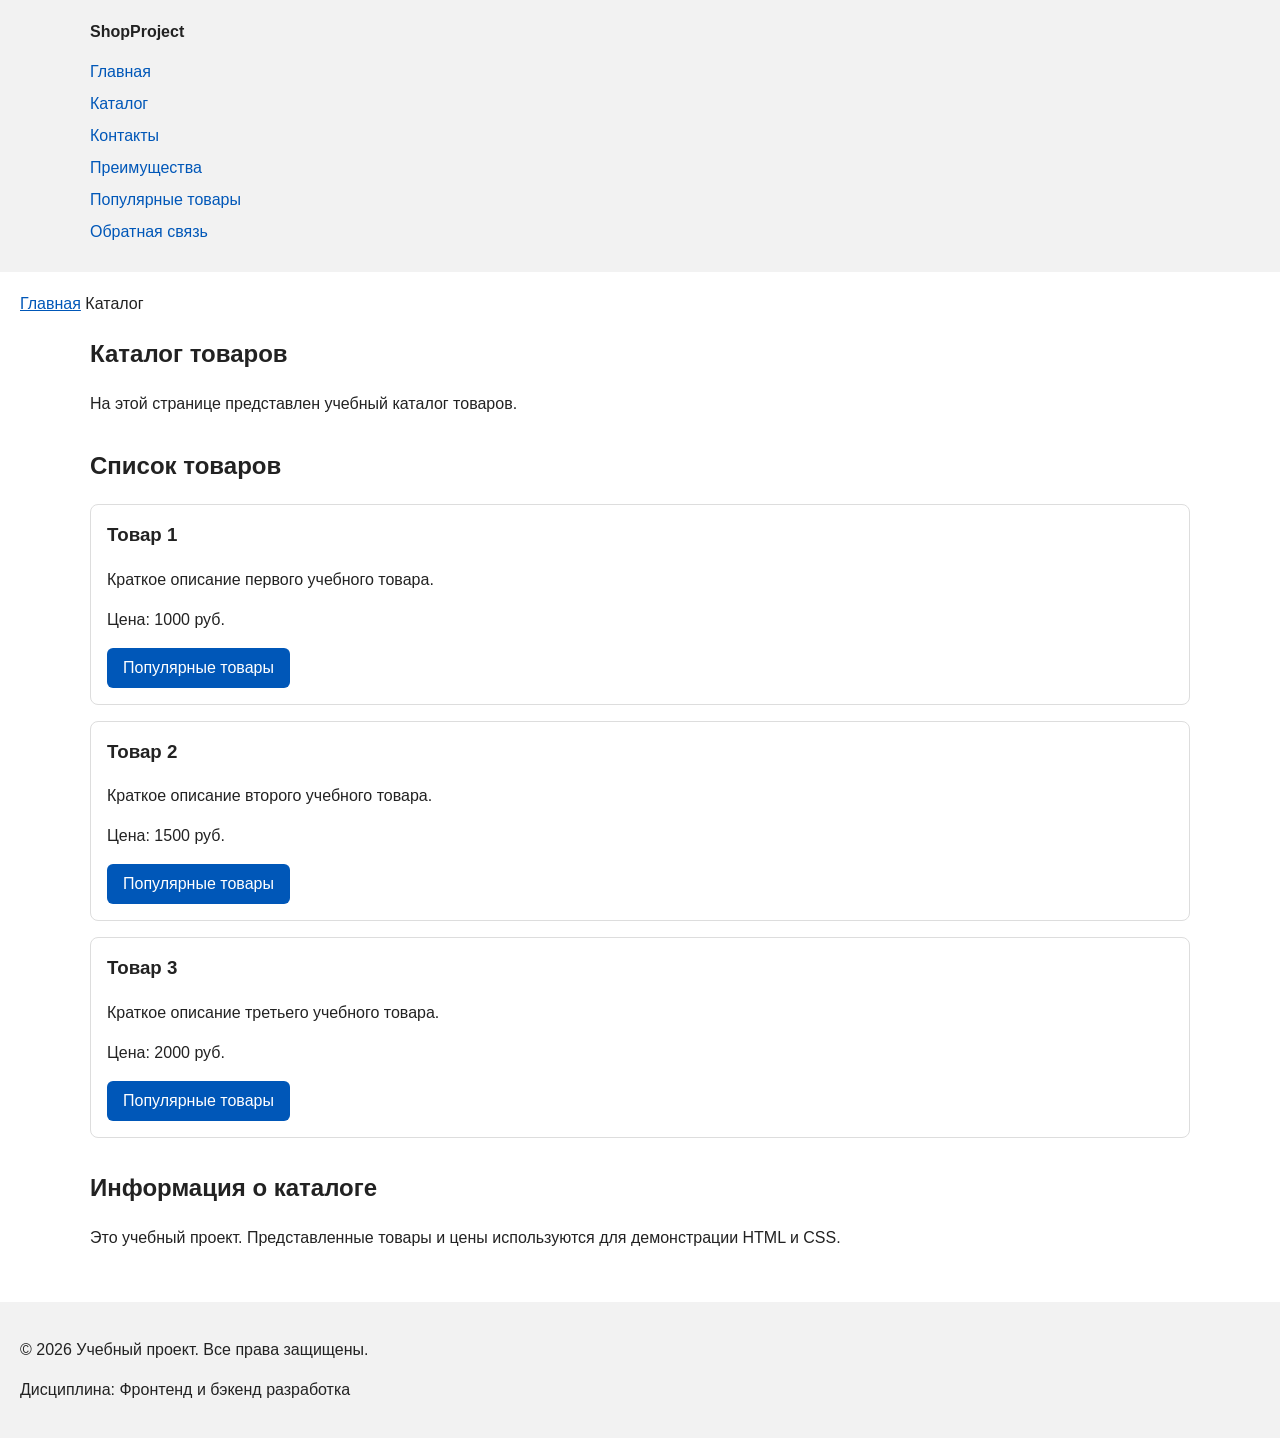
==== catalog.html @ d77f1a2d "feat: add multi-page structure navigation and anchors" ====
<!DOCTYPE html>
<html lang="ru">
<head>
  <meta charset="UTF-8">
  <meta name="viewport" content="width=device-width, initial-scale=1.0">
  <meta
    name="description"
    content="Каталог товаров учебного интернет-магазина с описаниями и ценами."
  >
  <title>Каталог товаров — Учебный интернет-магазин</title>
  <link rel="stylesheet" href="css/style.css">
</head>
<body>
  <header>
    <div class="site-header">
      <a class="site-logo" href="index.html">ShopProject</a>

      <nav class="site-nav" aria-label="Основная навигация">
        <ul class="site-nav__list">
          <li><a href="index.html">Главная</a></li>
          <li><a href="catalog.html">Каталог</a></li>
          <li><a href="contacts.html">Контакты</a></li>
          <li><a href="index.html#advantages">Преимущества</a></li>
          <li><a href="index.html#popular">Популярные товары</a></li>
          <li><a href="index.html#contacts">Обратная связь</a></li>
        </ul>
      </nav>
    </div>
  </header>

  <main>
    <nav class="breadcrumbs" aria-label="Хлебные крошки">
      <a href="index.html">Главная</a>
      <span aria-current="page">Каталог</span>
    </nav>

    <section class="section">
      <h1>Каталог товаров</h1>
      <p>На этой странице представлен учебный каталог товаров.</p>
    </section>

    <section class="section">
      <h2>Список товаров</h2>

      <article class="product-card">
        <h3>Товар 1</h3>
        <p>Краткое описание первого учебного товара.</p>
        <p>Цена: 1000 руб.</p>
        <a class="button" href="index.html#popular">
          Популярные товары
        </a>
      </article>

      <article class="product-card">
        <h3>Товар 2</h3>
        <p>Краткое описание второго учебного товара.</p>
        <p>Цена: 1500 руб.</p>
        <a class="button" href="index.html#popular">
          Популярные товары
        </a>
      </article>

      <article class="product-card">
        <h3>Товар 3</h3>
        <p>Краткое описание третьего учебного товара.</p>
        <p>Цена: 2000 руб.</p>
        <a class="button" href="index.html#popular">
          Популярные товары
        </a>
      </article>
    </section>

    <aside class="section" aria-labelledby="catalog-note-title">
      <h2 id="catalog-note-title">Информация о каталоге</h2>
      <p>
        Это учебный проект. Представленные товары и цены
        используются для демонстрации HTML и CSS.
      </p>
    </aside>
  </main>

  <footer>
    <p>&copy; 2026 Учебный проект. Все права защищены.</p>
    <p>Дисциплина: Фронтенд и бэкенд разработка</p>
  </footer>
</body>
</html>
---- css/style.css ----
/* ===============================
   1. Переменные проекта
   =============================== */

:root {
  /* Основные цвета проекта */
  --color-bg: #ffffff;
  --color-text: #222222;
  --color-muted: #666666;
  --color-primary: #0057b8;
  --color-primary-dark: #003f86;
  --color-border: #dddddd;
  --color-input-border: #cccccc;
  --color-surface: #f7f7f7;
  --color-header-footer: #f2f2f2;
  --color-backdrop: rgba(0, 0, 0, 0.5);
  --color-surface-accent: #eef5ff;
  --color-danger: #b00020;
  --color-success: #168a2f;
  --color-success-bg: #eefaf0;
  --color-white: #ffffff;

  /* Отступы */
  --space-xs: 4px;
  --space-sm: 8px;
  --space-md: 16px;
  --space-lg: 24px;
  --space-xl: 32px;

  /* Дополнительные отступы текущего оформления */
  --space-6: 6px;
  --space-10: 10px;
  --space-12: 12px;
  --space-20: 20px;

  /* Скругления */
  --radius-sm: 6px;
  --radius-md: 8px;
  --radius-lg: 12px;

  /* Размеры */
  --container-width: 1100px;
}

/* ===============================
   2. Базовые стили
   =============================== */

/*
Универсальное правило для всех элементов.
border-box делает расчёт размеров более понятным:
width включает content, padding и border.
*/
* {
  box-sizing: border-box;
}

/*
Убираем стандартный внешний отступ браузера у body.
Без этого вокруг страницы может появиться белая рамка.
*/
body {
  margin: 0;
  font-family: Arial, sans-serif;
  line-height: 1.5;
  color: var(--color-text);
  background-color: var(--color-bg);
}

/* ===============================
   3. Общие элементы интерфейса
   =============================== */

/* Общие состояния ссылок. */
a {
  color: var(--color-primary);
}

a:hover {
  color: var(--color-primary-dark);
}

a:focus-visible {
  outline: 2px solid var(--color-primary);
  outline-offset: 3px;
}

/* Единое оформление ссылок-кнопок и кнопок формы. */
.button,
.form-actions button {
  display: inline-block;
  padding: var(--space-sm) var(--space-md);
  color: var(--color-white);
  background-color: var(--color-primary);
  text-decoration: none;
  border: none;
  border-radius: var(--radius-sm);
  font: inherit;
  cursor: pointer;
}

/*
Состояние наведения для кнопки.
*/
.button:hover:not(:disabled),
.form-actions button:hover:not(:disabled) {
  color: var(--color-white);
  background-color: var(--color-primary-dark);
}

.button:focus-visible,
.form-actions button:focus-visible {
  outline: 2px solid var(--color-primary);
  outline-offset: 3px;
}

.button:disabled,
.form-actions button:disabled {
  opacity: 0.6;
  cursor: not-allowed;
}

/* ===============================
   4. Компоненты страницы
   =============================== */

/*
Задаём внутренние отступы для основных областей страницы.
*/
header,
main,
footer {
  padding: var(--space-20);
}

/*
Оформляем шапку страницы.
*/
header {
  background-color: var(--color-header-footer);
}

/*
Оформляем подвал страницы.
*/
footer {
  background-color: var(--color-header-footer);
}

/*
Ограничиваем ширину содержимого шапки.
*/
.site-header {
  max-width: var(--container-width);
  margin: 0 auto;
}

/*
Оформляем текстовый логотип.
*/
.site-logo {
  font-weight: bold;
  text-decoration: none;
  color: var(--color-text);
}

/*
Убираем стандартные отступы и маркеры списка навигации.
*/
.site-nav__list {
  padding: 0;
  margin: var(--space-md) 0 0;
  list-style: none;
}

/*
Добавляем расстояние между пунктами меню.
*/
.site-nav__list li {
  margin-bottom: var(--space-sm);
}

/*
Оформляем ссылки меню.
*/
.site-nav__list a {
  color: var(--color-primary);
  text-decoration: none;
}

/*
При наведении мыши подчёркиваем ссылку.
*/
.site-nav__list a:hover {
  color: var(--color-primary-dark);
  text-decoration: underline;
}

/*
Hero-блок — первый крупный блок страницы.
*/
.hero {
  max-width: var(--container-width);
  margin: 0 auto var(--space-xl);
  padding: var(--space-xl) var(--space-lg);
  background-color: var(--color-surface-accent);
  border-radius: var(--radius-lg);
}

/*
Общий класс для разделов страницы.
*/
.section {
  max-width: var(--container-width);
  margin: 0 auto var(--space-xl);
}

/*
Убираем лишний верхний отступ у заголовков разделов.
*/
.section h2 {
  margin-top: 0;
}

/*
Карточка товара — самостоятельный блок.
*/
.product-card {
  margin-bottom: var(--space-md);
  padding: var(--space-md);
  border: 1px solid var(--color-border);
  border-radius: var(--radius-md);
  background-color: var(--color-bg);
}

.product-card:hover {
  border-color: var(--color-primary);
}

/*
Убираем лишний верхний отступ у заголовка карточки.
*/
.product-card h3 {
  margin-top: 0;
}

/*
Дополнительный информационный блок.
*/
.aside-info {
  max-width: var(--container-width);
  margin: 0 auto var(--space-xl);
  padding: var(--space-md);
  border-left: 4px solid var(--color-primary);
  background-color: var(--color-surface);
}

/* ===============================
   5. Форма и модальное окно
   =============================== */

/*
  Модальное окно.
  Элемент dialog сам умеет открываться поверх страницы.
*/
.order-dialog {
  width: min(100% - var(--space-xl), 560px);
  padding: var(--space-lg);
  border: none;
  border-radius: var(--radius-lg);
}

/*
  Затемнение фона за модальным окном.
*/
.order-dialog::backdrop {
  background-color: var(--color-backdrop);
}

/*
  Поле формы.
  Каждый блок получает нижний отступ.
*/
.form-field {
  margin-bottom: var(--space-md);
}

/*
  Подпись поля.
*/
.form-field label {
  display: block;
  margin-bottom: var(--space-xs);
}

/*
  Основные поля формы.
*/
.form-field input,
.form-field select,
.form-field textarea {
  width: 100%;
  padding: var(--space-10) var(--space-12);
  border: 1px solid var(--color-border);
  border-radius: var(--radius-sm);
  font: inherit;
}

/*
  Checkbox не должен занимать всю ширину.
*/
.form-field input[type="checkbox"] {
  width: auto;
}

/*
  Подсказка под полем телефона.
*/
.form-field small {
  display: block;
  margin-top: var(--space-xs);
  color: var(--color-muted);
}

/* Наведение и фокус на полях формы. */
.form-field input:where(:not(:disabled)):hover,
.form-field select:where(:not(:disabled)):hover,
.form-field textarea:where(:not(:disabled)):hover,
.form-field input:focus,
.form-field select:focus,
.form-field textarea:focus {
  border-color: var(--color-primary);
}

/*
  Видимый фокус для клавиатурной навигации.
*/
.form-field input:focus-visible,
.form-field select:focus-visible,
.form-field textarea:focus-visible {
  outline: 2px solid var(--color-primary);
  outline-offset: 3px;
}

/*
  Подсветка ошибочных полей.
  JavaScript выставляет aria-invalid при проверке формы.
  Ошибка сохраняет свой цвет при наведении и фокусе.
*/
.form-field input[aria-invalid="true"],
.form-field select[aria-invalid="true"],
.form-field textarea[aria-invalid="true"] {
  border-color: var(--color-danger);
}

/* Видимая ошибка у нативного флажка согласия. */
.form-field input[type="checkbox"][aria-invalid="true"] {
  outline: 2px solid var(--color-danger);
  outline-offset: 3px;
}

/*
  Кнопки формы.
*/
.form-actions {
  display: flex;
  gap: var(--space-12);
  margin-top: var(--space-20);
}

/*
  Сообщение об успешной отправке.
*/
.success-message {
  max-width: var(--container-width);
  margin: var(--space-lg) auto;
  padding: var(--space-md);
  border-left: 4px solid var(--color-success);
  background-color: var(--color-success-bg);
}
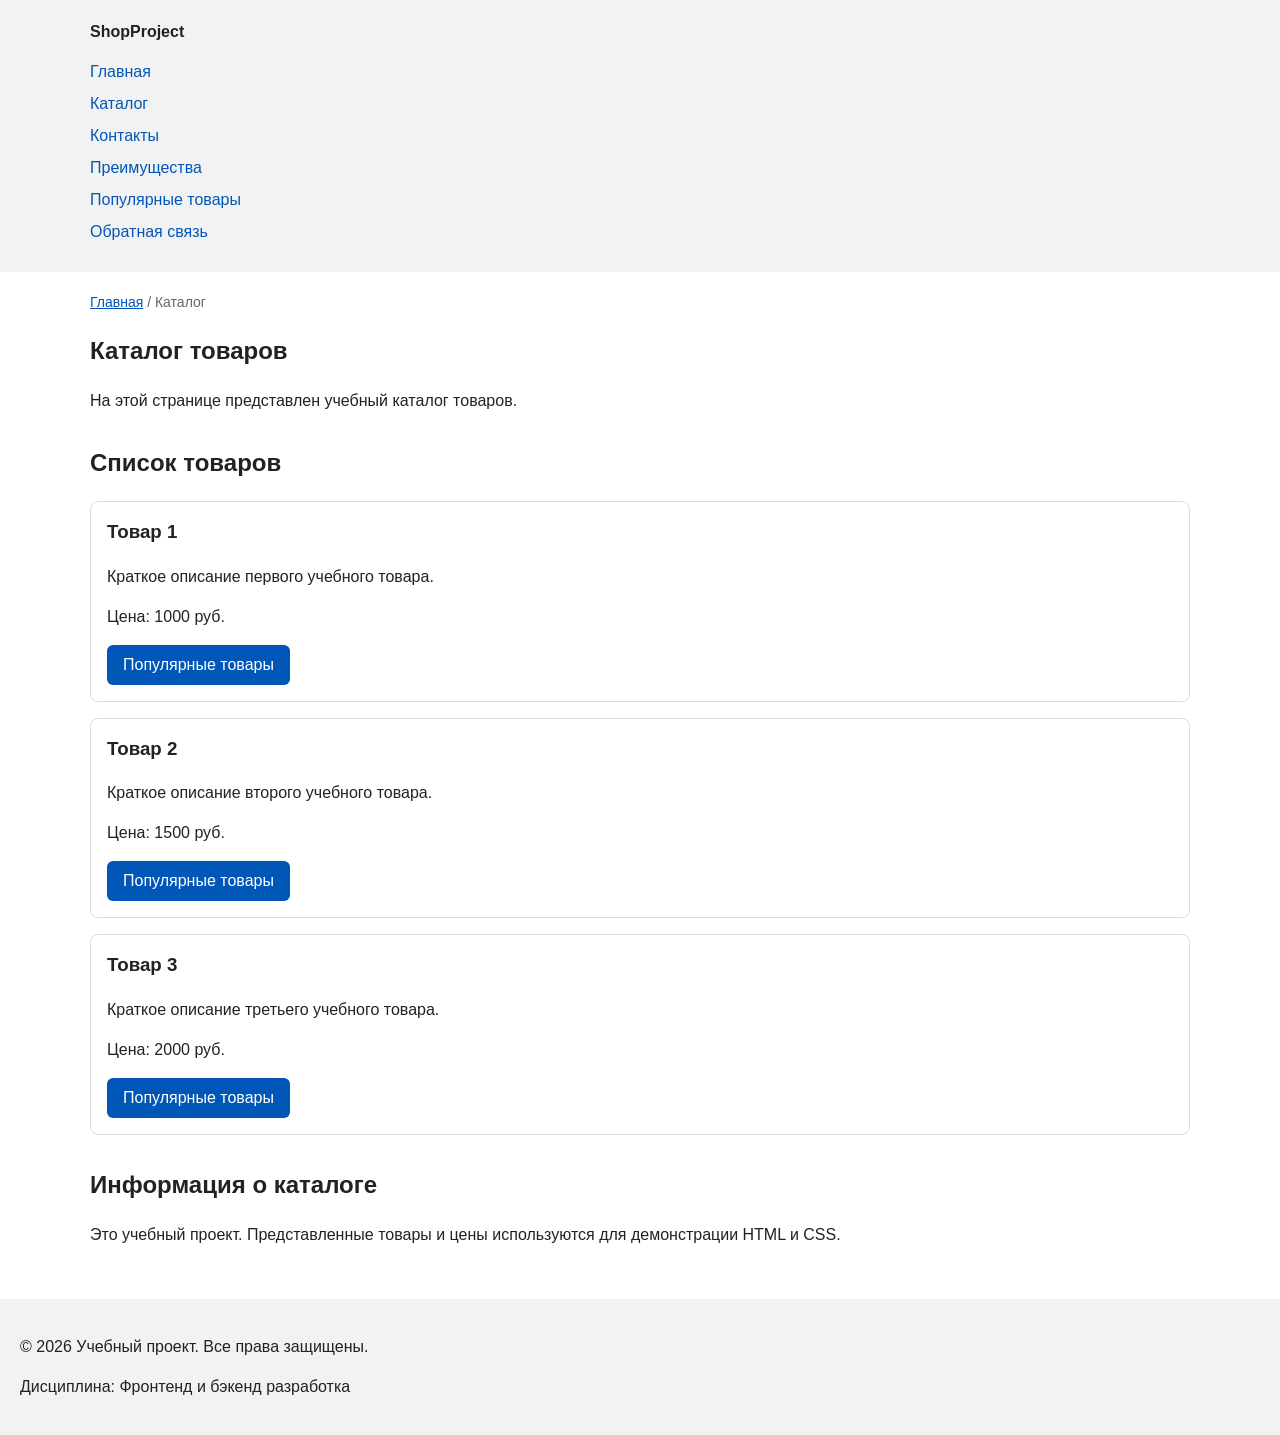
==== commit 8a11f058: "feat: add sitemap and Open Graph metadata" ====
--- a/catalog.html
+++ b/catalog.html
@@ -7,6 +7,9 @@
     name="description"
     content="Каталог товаров учебного интернет-магазина с описаниями и ценами."
   >
+  <meta property="og:type" content="website">
+  <meta property="og:title" content="Каталог товаров — Учебный интернет-магазин">
+  <meta property="og:description" content="Каталог товаров учебного интернет-магазина с описаниями и ценами.">
   <title>Каталог товаров — Учебный интернет-магазин</title>
   <link rel="stylesheet" href="css/style.css">
 </head>
--- a/css/style.css
+++ b/css/style.css
@@ -378,3 +378,38 @@
   border-left: 4px solid var(--color-success);
   background-color: var(--color-success-bg);
 }
+
+/* ===============================
+   6. Хлебные крошки и якорные ссылки
+   =============================== */
+
+.breadcrumbs {
+  max-width: var(--container-width);
+  margin: 0 auto var(--space-md);
+  font-size: 14px;
+  color: var(--color-muted);
+}
+
+.breadcrumbs a {
+  color: var(--color-primary);
+}
+
+.breadcrumbs span::before {
+  content: " / ";
+  color: var(--color-muted);
+}
+
+html {
+  scroll-behavior: smooth;
+}
+
+:target {
+  outline: 2px dashed var(--color-primary);
+  outline-offset: 4px;
+}
+
+@media (prefers-reduced-motion: reduce) {
+  html {
+    scroll-behavior: auto;
+  }
+}
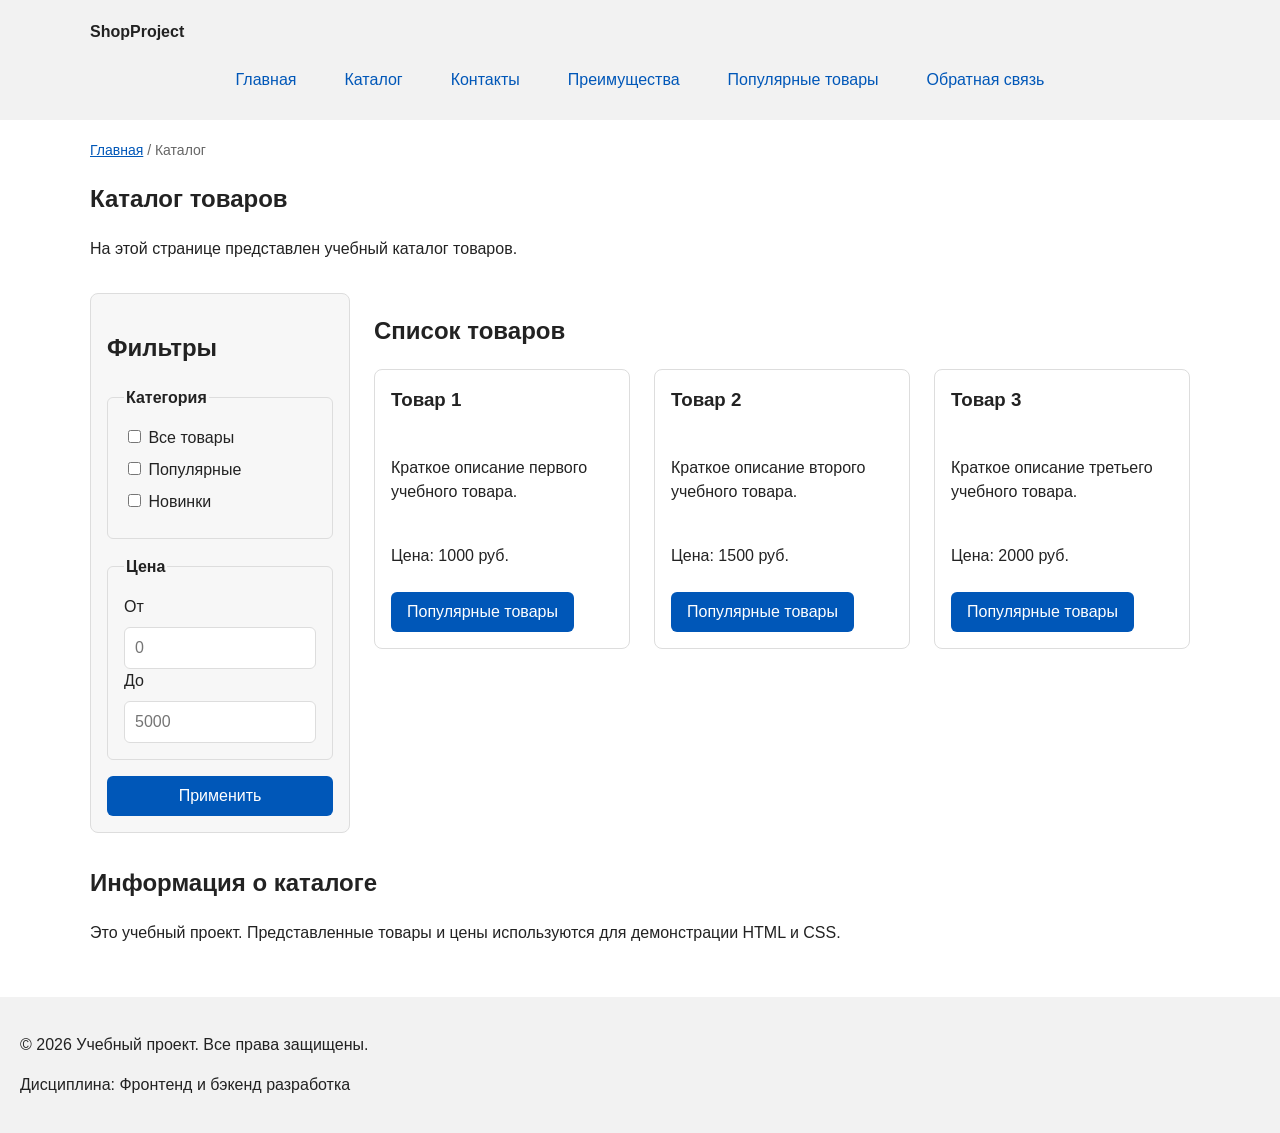
==== commit b617e072: "feat: add catalog filters and products layout" ====
--- a/catalog.html
+++ b/catalog.html
@@ -3,11 +3,10 @@
 <head>
   <meta charset="UTF-8">
   <meta name="viewport" content="width=device-width, initial-scale=1.0">
-  <meta
-    name="description"
-    content="Каталог товаров учебного интернет-магазина с описаниями и ценами."
-  >
+  <meta name="description" content="Каталог товаров учебного интернет-магазина с описаниями и ценами.">
   <meta property="og:type" content="website">
+  <meta property="og:image" content="https://tzutira.github.io/kr1-html-css-shop/images/preview.jpg">
+  <meta property="og:image:alt" content="Обложка учебного интернет-магазина">
   <meta property="og:title" content="Каталог товаров — Учебный интернет-магазин">
   <meta property="og:description" content="Каталог товаров учебного интернет-магазина с описаниями и ценами.">
   <title>Каталог товаров — Учебный интернет-магазин</title>
@@ -42,35 +41,76 @@
       <p>На этой странице представлен учебный каталог товаров.</p>
     </section>
 
-    <section class="section">
-      <h2>Список товаров</h2>
+    <section class="catalog-layout" aria-labelledby="catalog-products-title">
+      <aside class="catalog-filters">
+        <h2>Фильтры</h2>
 
-      <article class="product-card">
-        <h3>Товар 1</h3>
-        <p>Краткое описание первого учебного товара.</p>
-        <p>Цена: 1000 руб.</p>
-        <a class="button" href="index.html#popular">
-          Популярные товары
-        </a>
-      </article>
+        <form class="filters-form" action="#" method="get">
+          <fieldset>
+            <legend>Категория</legend>
 
-      <article class="product-card">
-        <h3>Товар 2</h3>
-        <p>Краткое описание второго учебного товара.</p>
-        <p>Цена: 1500 руб.</p>
-        <a class="button" href="index.html#popular">
-          Популярные товары
-        </a>
-      </article>
+            <label>
+              <input type="checkbox" name="category" value="all">
+              Все товары
+            </label>
 
-      <article class="product-card">
-        <h3>Товар 3</h3>
-        <p>Краткое описание третьего учебного товара.</p>
-        <p>Цена: 2000 руб.</p>
-        <a class="button" href="index.html#popular">
-          Популярные товары
-        </a>
-      </article>
+            <label>
+              <input type="checkbox" name="category" value="popular">
+              Популярные
+            </label>
+
+            <label>
+              <input type="checkbox" name="category" value="new">
+              Новинки
+            </label>
+          </fieldset>
+
+          <fieldset>
+            <legend>Цена</legend>
+
+            <label for="price-from">От</label>
+            <input id="price-from" name="price-from" type="number" min="0" placeholder="0">
+
+            <label for="price-to">До</label>
+            <input id="price-to" name="price-to" type="number" min="0" placeholder="5000">
+          </fieldset>
+
+          <button class="button" type="submit">Применить</button>
+        </form>
+      </aside>
+
+      <section class="catalog-products">
+        <h2 id="catalog-products-title">Список товаров</h2>
+
+        <div class="products-grid">
+          <article class="product-card">
+            <h3>Товар 1</h3>
+            <p>Краткое описание первого учебного товара.</p>
+            <p>Цена: 1000 руб.</p>
+            <a class="button" href="index.html#popular">
+              Популярные товары
+            </a>
+          </article>
+
+          <article class="product-card">
+            <h3>Товар 2</h3>
+            <p>Краткое описание второго учебного товара.</p>
+            <p>Цена: 1500 руб.</p>
+            <a class="button" href="index.html#popular">
+              Популярные товары
+            </a>
+          </article>
+
+          <article class="product-card">
+            <h3>Товар 3</h3>
+            <p>Краткое описание третьего учебного товара.</p>
+            <p>Цена: 2000 руб.</p>
+            <a class="button" href="index.html#popular">
+              Популярные товары
+            </a>
+          </article>
+        </div>
+      </section>
     </section>
 
     <aside class="section" aria-labelledby="catalog-note-title">
--- a/css/style.css
+++ b/css/style.css
@@ -168,32 +168,34 @@
 Убираем стандартные отступы и маркеры списка навигации.
 */
 .site-nav__list {
+  display: flex;
+  flex-wrap: wrap;
+  justify-content: center;
+  align-items: center;
+  gap: var(--space-md);
   padding: 0;
   margin: var(--space-md) 0 0;
   list-style: none;
 }
 
 /*
-Добавляем расстояние между пунктами меню.
-*/
-.site-nav__list li {
-  margin-bottom: var(--space-sm);
-}
-
-/*
 Оформляем ссылки меню.
 */
 .site-nav__list a {
+  display: inline-block;
+  padding: var(--space-sm) var(--space-md);
   color: var(--color-primary);
   text-decoration: none;
-}
-
-/*
-При наведении мыши подчёркиваем ссылку.
-*/
+  border-radius: var(--radius-sm);
+}
+
+/*
+При наведении мыши меняем цвет текста и фон ссылки.
+*/
+
 .site-nav__list a:hover {
-  color: var(--color-primary-dark);
-  text-decoration: underline;
+  color: var(--color-white);
+  background-color: var(--color-primary);
 }
 
 /*
@@ -222,17 +224,32 @@
   margin-top: 0;
 }
 
+/* Сетка карточек с тремя равными колонками. */
+.products-grid {
+  display: grid;
+  grid-template-columns: repeat(3, 1fr);
+  gap: var(--space-lg);
+}
+
 /*
 Карточка товара — самостоятельный блок.
 */
 .product-card {
-  margin-bottom: var(--space-md);
+  display: flex;
+  flex-direction: column;
+  gap: var(--space-sm);
+  margin-bottom: 0;
   padding: var(--space-md);
   border: 1px solid var(--color-border);
   border-radius: var(--radius-md);
   background-color: var(--color-bg);
 }
 
+.product-card .button {
+  margin-top: auto;
+  align-self: flex-start;
+}
+
 .product-card:hover {
   border-color: var(--color-primary);
 }
@@ -242,6 +259,57 @@
 */
 .product-card h3 {
   margin-top: 0;
+}
+
+/* Каталог: фильтры слева, список товаров справа. */
+.catalog-layout {
+  max-width: var(--container-width);
+  margin: 0 auto var(--space-xl);
+  display: grid;
+  grid-template-columns: 260px 1fr;
+  grid-template-areas: "filters products";
+  gap: var(--space-lg);
+}
+
+.catalog-filters {
+  grid-area: filters;
+  padding: var(--space-md);
+  border: 1px solid var(--color-border);
+  border-radius: var(--radius-md);
+  background-color: var(--color-surface);
+}
+
+.catalog-products {
+  grid-area: products;
+}
+
+.filters-form {
+  display: grid;
+  gap: var(--space-md);
+}
+
+.filters-form fieldset {
+  margin: 0;
+  padding: var(--space-md);
+  border: 1px solid var(--color-border);
+  border-radius: var(--radius-sm);
+}
+
+.filters-form legend {
+  font-weight: 700;
+}
+
+.filters-form label {
+  display: block;
+  margin-bottom: var(--space-sm);
+}
+
+.filters-form input[type="number"] {
+  width: 100%;
+  padding: 8px 10px;
+  border: 1px solid var(--color-border);
+  border-radius: var(--radius-sm);
+  font: inherit;
 }
 
 /*
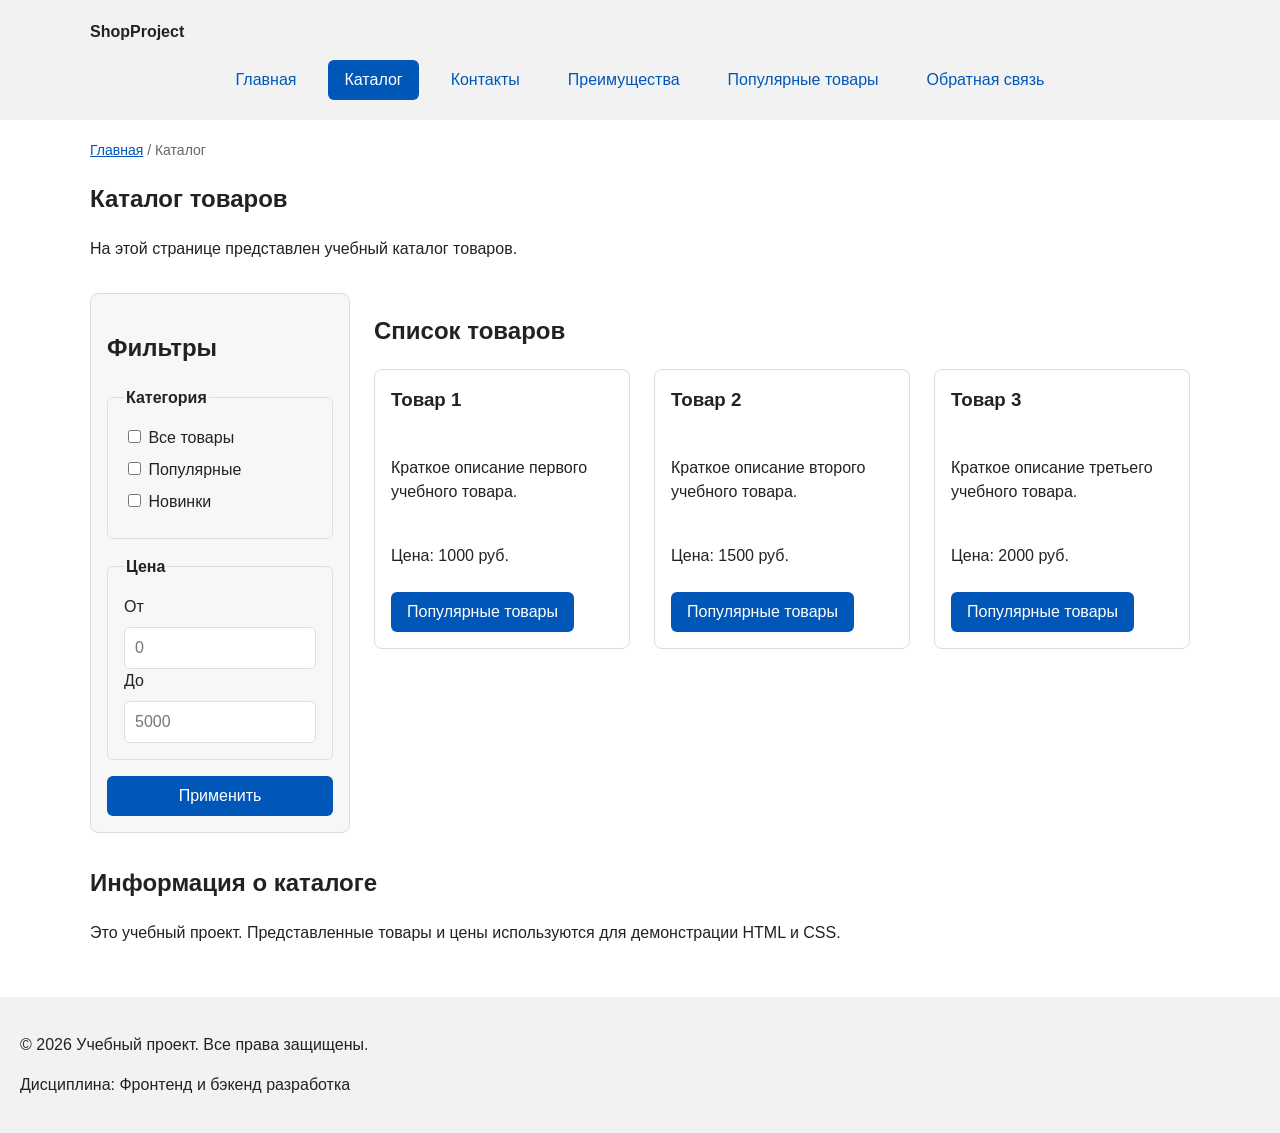
==== commit 968d28aa: "refactor: apply BEM naming to CSS classes" ====
--- a/catalog.html
+++ b/catalog.html
@@ -13,99 +13,99 @@
   <link rel="stylesheet" href="css/style.css">
 </head>
 <body>
-  <header>
-    <div class="site-header">
-      <a class="site-logo" href="index.html">ShopProject</a>
+  <header class="site-header">
+    <div class="site-header__inner">
+      <a class="site-header__logo" href="index.html">ShopProject</a>
 
       <nav class="site-nav" aria-label="Основная навигация">
         <ul class="site-nav__list">
-          <li><a href="index.html">Главная</a></li>
-          <li><a href="catalog.html">Каталог</a></li>
-          <li><a href="contacts.html">Контакты</a></li>
-          <li><a href="index.html#advantages">Преимущества</a></li>
-          <li><a href="index.html#popular">Популярные товары</a></li>
-          <li><a href="index.html#contacts">Обратная связь</a></li>
+          <li class="site-nav__item"><a class="site-nav__link" href="index.html">Главная</a></li>
+          <li class="site-nav__item"><a class="site-nav__link site-nav__link--active" aria-current="page" href="catalog.html">Каталог</a></li>
+          <li class="site-nav__item"><a class="site-nav__link" href="contacts.html">Контакты</a></li>
+          <li class="site-nav__item"><a class="site-nav__link" href="index.html#advantages">Преимущества</a></li>
+          <li class="site-nav__item"><a class="site-nav__link" href="index.html#popular">Популярные товары</a></li>
+          <li class="site-nav__item"><a class="site-nav__link" href="index.html#contacts">Обратная связь</a></li>
         </ul>
       </nav>
     </div>
   </header>
 
-  <main>
+  <main class="site-main">
     <nav class="breadcrumbs" aria-label="Хлебные крошки">
-      <a href="index.html">Главная</a>
-      <span aria-current="page">Каталог</span>
+      <a class="breadcrumbs__link" href="index.html">Главная</a>
+      <span class="breadcrumbs__current" aria-current="page">Каталог</span>
     </nav>
 
     <section class="section">
-      <h1>Каталог товаров</h1>
-      <p>На этой странице представлен учебный каталог товаров.</p>
+      <h1 class="section__title">Каталог товаров</h1>
+      <p class="section__description">На этой странице представлен учебный каталог товаров.</p>
     </section>
 
     <section class="catalog-layout" aria-labelledby="catalog-products-title">
       <aside class="catalog-filters">
-        <h2>Фильтры</h2>
+        <h2 class="catalog-filters__title">Фильтры</h2>
 
-        <form class="filters-form" action="#" method="get">
-          <fieldset>
-            <legend>Категория</legend>
+        <form class="catalog-filters__form" action="#" method="get">
+          <fieldset class="catalog-filters__group">
+            <legend class="catalog-filters__legend">Категория</legend>
 
-            <label>
-              <input type="checkbox" name="category" value="all">
+            <label class="catalog-filters__label">
+              <input class="catalog-filters__checkbox" type="checkbox" name="category" value="all">
               Все товары
             </label>
 
-            <label>
-              <input type="checkbox" name="category" value="popular">
+            <label class="catalog-filters__label">
+              <input class="catalog-filters__checkbox" type="checkbox" name="category" value="popular">
               Популярные
             </label>
 
-            <label>
-              <input type="checkbox" name="category" value="new">
+            <label class="catalog-filters__label">
+              <input class="catalog-filters__checkbox" type="checkbox" name="category" value="new">
               Новинки
             </label>
           </fieldset>
 
-          <fieldset>
-            <legend>Цена</legend>
+          <fieldset class="catalog-filters__group">
+            <legend class="catalog-filters__legend">Цена</legend>
 
-            <label for="price-from">От</label>
-            <input id="price-from" name="price-from" type="number" min="0" placeholder="0">
+            <label class="catalog-filters__label" for="price-from">От</label>
+            <input class="catalog-filters__input" id="price-from" name="price-from" type="number" min="0" placeholder="0">
 
-            <label for="price-to">До</label>
-            <input id="price-to" name="price-to" type="number" min="0" placeholder="5000">
+            <label class="catalog-filters__label" for="price-to">До</label>
+            <input class="catalog-filters__input" id="price-to" name="price-to" type="number" min="0" placeholder="5000">
           </fieldset>
 
-          <button class="button" type="submit">Применить</button>
+          <button class="button button--primary" type="submit">Применить</button>
         </form>
       </aside>
 
-      <section class="catalog-products">
-        <h2 id="catalog-products-title">Список товаров</h2>
+      <section class="catalog-layout__products">
+        <h2 class="catalog-layout__title" id="catalog-products-title">Список товаров</h2>
 
         <div class="products-grid">
           <article class="product-card">
-            <h3>Товар 1</h3>
-            <p>Краткое описание первого учебного товара.</p>
-            <p>Цена: 1000 руб.</p>
-            <a class="button" href="index.html#popular">
+            <h3 class="product-card__title">Товар 1</h3>
+            <p class="product-card__description">Краткое описание первого учебного товара.</p>
+            <p class="product-card__price">Цена: 1000 руб.</p>
+            <a class="button button--primary product-card__button" href="index.html#popular">
               Популярные товары
             </a>
           </article>
 
           <article class="product-card">
-            <h3>Товар 2</h3>
-            <p>Краткое описание второго учебного товара.</p>
-            <p>Цена: 1500 руб.</p>
-            <a class="button" href="index.html#popular">
+            <h3 class="product-card__title">Товар 2</h3>
+            <p class="product-card__description">Краткое описание второго учебного товара.</p>
+            <p class="product-card__price">Цена: 1500 руб.</p>
+            <a class="button button--primary product-card__button" href="index.html#popular">
               Популярные товары
             </a>
           </article>
 
           <article class="product-card">
-            <h3>Товар 3</h3>
-            <p>Краткое описание третьего учебного товара.</p>
-            <p>Цена: 2000 руб.</p>
-            <a class="button" href="index.html#popular">
+            <h3 class="product-card__title">Товар 3</h3>
+            <p class="product-card__description">Краткое описание третьего учебного товара.</p>
+            <p class="product-card__price">Цена: 2000 руб.</p>
+            <a class="button button--primary product-card__button" href="index.html#popular">
               Популярные товары
             </a>
           </article>
@@ -114,17 +114,17 @@
     </section>
 
     <aside class="section" aria-labelledby="catalog-note-title">
-      <h2 id="catalog-note-title">Информация о каталоге</h2>
-      <p>
+      <h2 class="section__title" id="catalog-note-title">Информация о каталоге</h2>
+      <p class="section__description">
         Это учебный проект. Представленные товары и цены
         используются для демонстрации HTML и CSS.
       </p>
     </aside>
   </main>
 
-  <footer>
-    <p>&copy; 2026 Учебный проект. Все права защищены.</p>
-    <p>Дисциплина: Фронтенд и бэкенд разработка</p>
+  <footer class="site-footer">
+    <p class="site-footer__text">&copy; 2026 Учебный проект. Все права защищены.</p>
+    <p class="site-footer__text">Дисциплина: Фронтенд и бэкенд разработка</p>
   </footer>
 </body>
-</html>+</html>
--- a/css/style.css
+++ b/css/style.css
@@ -86,12 +86,9 @@
 }
 
 /* Единое оформление ссылок-кнопок и кнопок формы. */
-.button,
-.form-actions button {
+.button {
   display: inline-block;
   padding: var(--space-sm) var(--space-md);
-  color: var(--color-white);
-  background-color: var(--color-primary);
   text-decoration: none;
   border: none;
   border-radius: var(--radius-sm);
@@ -102,20 +99,18 @@
 /*
 Состояние наведения для кнопки.
 */
-.button:hover:not(:disabled),
-.form-actions button:hover:not(:disabled) {
+.button--primary:hover:not(:disabled) {
   color: var(--color-white);
   background-color: var(--color-primary-dark);
 }
 
-.button:focus-visible,
-.form-actions button:focus-visible {
+.button:focus-visible {
   outline: 2px solid var(--color-primary);
   outline-offset: 3px;
 }
 
 .button:disabled,
-.form-actions button:disabled {
+.button--disabled {
   opacity: 0.6;
   cursor: not-allowed;
 }
@@ -127,30 +122,30 @@
 /*
 Задаём внутренние отступы для основных областей страницы.
 */
-header,
-main,
-footer {
+.site-header,
+.site-main,
+.site-footer {
   padding: var(--space-20);
 }
 
 /*
 Оформляем шапку страницы.
 */
-header {
+.site-header {
   background-color: var(--color-header-footer);
 }
 
 /*
 Оформляем подвал страницы.
 */
-footer {
+.site-footer {
   background-color: var(--color-header-footer);
 }
 
 /*
 Ограничиваем ширину содержимого шапки.
 */
-.site-header {
+.site-header__inner {
   max-width: var(--container-width);
   margin: 0 auto;
 }
@@ -158,7 +153,7 @@
 /*
 Оформляем текстовый логотип.
 */
-.site-logo {
+.site-header__logo {
   font-weight: bold;
   text-decoration: none;
   color: var(--color-text);
@@ -181,7 +176,7 @@
 /*
 Оформляем ссылки меню.
 */
-.site-nav__list a {
+.site-nav__link {
   display: inline-block;
   padding: var(--space-sm) var(--space-md);
   color: var(--color-primary);
@@ -193,7 +188,7 @@
 При наведении мыши меняем цвет текста и фон ссылки.
 */
 
-.site-nav__list a:hover {
+.site-nav__link:hover {
   color: var(--color-white);
   background-color: var(--color-primary);
 }
@@ -220,7 +215,7 @@
 /*
 Убираем лишний верхний отступ у заголовков разделов.
 */
-.section h2 {
+.section__title:where(h2) {
   margin-top: 0;
 }
 
@@ -245,7 +240,7 @@
   background-color: var(--color-bg);
 }
 
-.product-card .button {
+.product-card__button {
   margin-top: auto;
   align-self: flex-start;
 }
@@ -257,7 +252,7 @@
 /*
 Убираем лишний верхний отступ у заголовка карточки.
 */
-.product-card h3 {
+.product-card__title {
   margin-top: 0;
 }
 
@@ -279,32 +274,32 @@
   background-color: var(--color-surface);
 }
 
-.catalog-products {
+.catalog-layout__products {
   grid-area: products;
 }
 
-.filters-form {
+.catalog-filters__form {
   display: grid;
   gap: var(--space-md);
 }
 
-.filters-form fieldset {
+.catalog-filters__group {
   margin: 0;
   padding: var(--space-md);
   border: 1px solid var(--color-border);
   border-radius: var(--radius-sm);
 }
 
-.filters-form legend {
+.catalog-filters__legend {
   font-weight: 700;
 }
 
-.filters-form label {
+.catalog-filters__label {
   display: block;
   margin-bottom: var(--space-sm);
 }
 
-.filters-form input[type="number"] {
+.catalog-filters__input {
   width: 100%;
   padding: 8px 10px;
   border: 1px solid var(--color-border);
@@ -315,7 +310,7 @@
 /*
 Дополнительный информационный блок.
 */
-.aside-info {
+.student-info {
   max-width: var(--container-width);
   margin: 0 auto var(--space-xl);
   padding: var(--space-md);
@@ -349,14 +344,14 @@
   Поле формы.
   Каждый блок получает нижний отступ.
 */
-.form-field {
+.order-form__field {
   margin-bottom: var(--space-md);
 }
 
 /*
   Подпись поля.
 */
-.form-field label {
+.order-form__label {
   display: block;
   margin-bottom: var(--space-xs);
 }
@@ -364,9 +359,10 @@
 /*
   Основные поля формы.
 */
-.form-field input,
-.form-field select,
-.form-field textarea {
+.order-form__input,
+.order-form__checkbox,
+.order-form__select,
+.order-form__textarea {
   width: 100%;
   padding: var(--space-10) var(--space-12);
   border: 1px solid var(--color-border);
@@ -377,52 +373,52 @@
 /*
   Checkbox не должен занимать всю ширину.
 */
-.form-field input[type="checkbox"] {
+.order-form__checkbox {
   width: auto;
 }
 
 /*
   Подсказка под полем телефона.
 */
-.form-field small {
+.order-form__hint {
   display: block;
   margin-top: var(--space-xs);
   color: var(--color-muted);
 }
 
-/* Наведение и фокус на полях формы. */
-.form-field input:where(:not(:disabled)):hover,
-.form-field select:where(:not(:disabled)):hover,
-.form-field textarea:where(:not(:disabled)):hover,
-.form-field input:focus,
-.form-field select:focus,
-.form-field textarea:focus {
+/* Низкая специфичность состояний сохраняет приоритет модификатора ошибки. */
+.order-form__input:where(:not(:disabled):hover, :focus),
+.order-form__checkbox:where(:not(:disabled):hover, :focus),
+.order-form__select:where(:not(:disabled):hover, :focus),
+.order-form__textarea:where(:not(:disabled):hover, :focus) {
   border-color: var(--color-primary);
 }
 
 /*
   Видимый фокус для клавиатурной навигации.
 */
-.form-field input:focus-visible,
-.form-field select:focus-visible,
-.form-field textarea:focus-visible {
+.order-form__input:focus-visible,
+.order-form__checkbox:focus-visible,
+.order-form__select:focus-visible,
+.order-form__textarea:focus-visible {
   outline: 2px solid var(--color-primary);
   outline-offset: 3px;
 }
 
 /*
   Подсветка ошибочных полей.
-  JavaScript выставляет aria-invalid при проверке формы.
+  JavaScript добавляет БЭМ-модификатор ошибки и aria-invalid.
   Ошибка сохраняет свой цвет при наведении и фокусе.
 */
-.form-field input[aria-invalid="true"],
-.form-field select[aria-invalid="true"],
-.form-field textarea[aria-invalid="true"] {
+.order-form__input--error,
+.order-form__checkbox--error,
+.order-form__select--error,
+.order-form__textarea--error {
   border-color: var(--color-danger);
 }
 
 /* Видимая ошибка у нативного флажка согласия. */
-.form-field input[type="checkbox"][aria-invalid="true"] {
+.order-form__checkbox--error {
   outline: 2px solid var(--color-danger);
   outline-offset: 3px;
 }
@@ -430,7 +426,7 @@
 /*
   Кнопки формы.
 */
-.form-actions {
+.order-form__actions {
   display: flex;
   gap: var(--space-12);
   margin-top: var(--space-20);
@@ -458,11 +454,11 @@
   color: var(--color-muted);
 }
 
-.breadcrumbs a {
+.breadcrumbs__link {
   color: var(--color-primary);
 }
 
-.breadcrumbs span::before {
+.breadcrumbs__current::before {
   content: " / ";
   color: var(--color-muted);
 }
@@ -481,3 +477,47 @@
     scroll-behavior: auto;
   }
 }
+
+
+/* Варианты и состояния БЭМ-компонентов. */
+.button--primary {
+  color: var(--color-white);
+  background-color: var(--color-primary);
+}
+
+.button--secondary {
+  color: var(--color-primary);
+  background-color: transparent;
+  border: 1px solid var(--color-primary);
+}
+
+.button--secondary:hover:not(:disabled) {
+  color: var(--color-white);
+  background-color: var(--color-primary);
+}
+
+.site-nav__link--active {
+  color: var(--color-white);
+  background-color: var(--color-primary);
+}
+
+.site-nav__link:focus-visible {
+  outline: 2px solid var(--color-primary);
+  outline-offset: 3px;
+}
+
+.product-card--featured {
+  border-color: var(--color-primary);
+}
+
+.product-card--discount {
+  border-color: var(--color-danger);
+}
+
+.product-card--discount .product-card__price {
+  color: var(--color-danger);
+}
+
+.order-dialog__title {
+  margin-top: 0;
+}
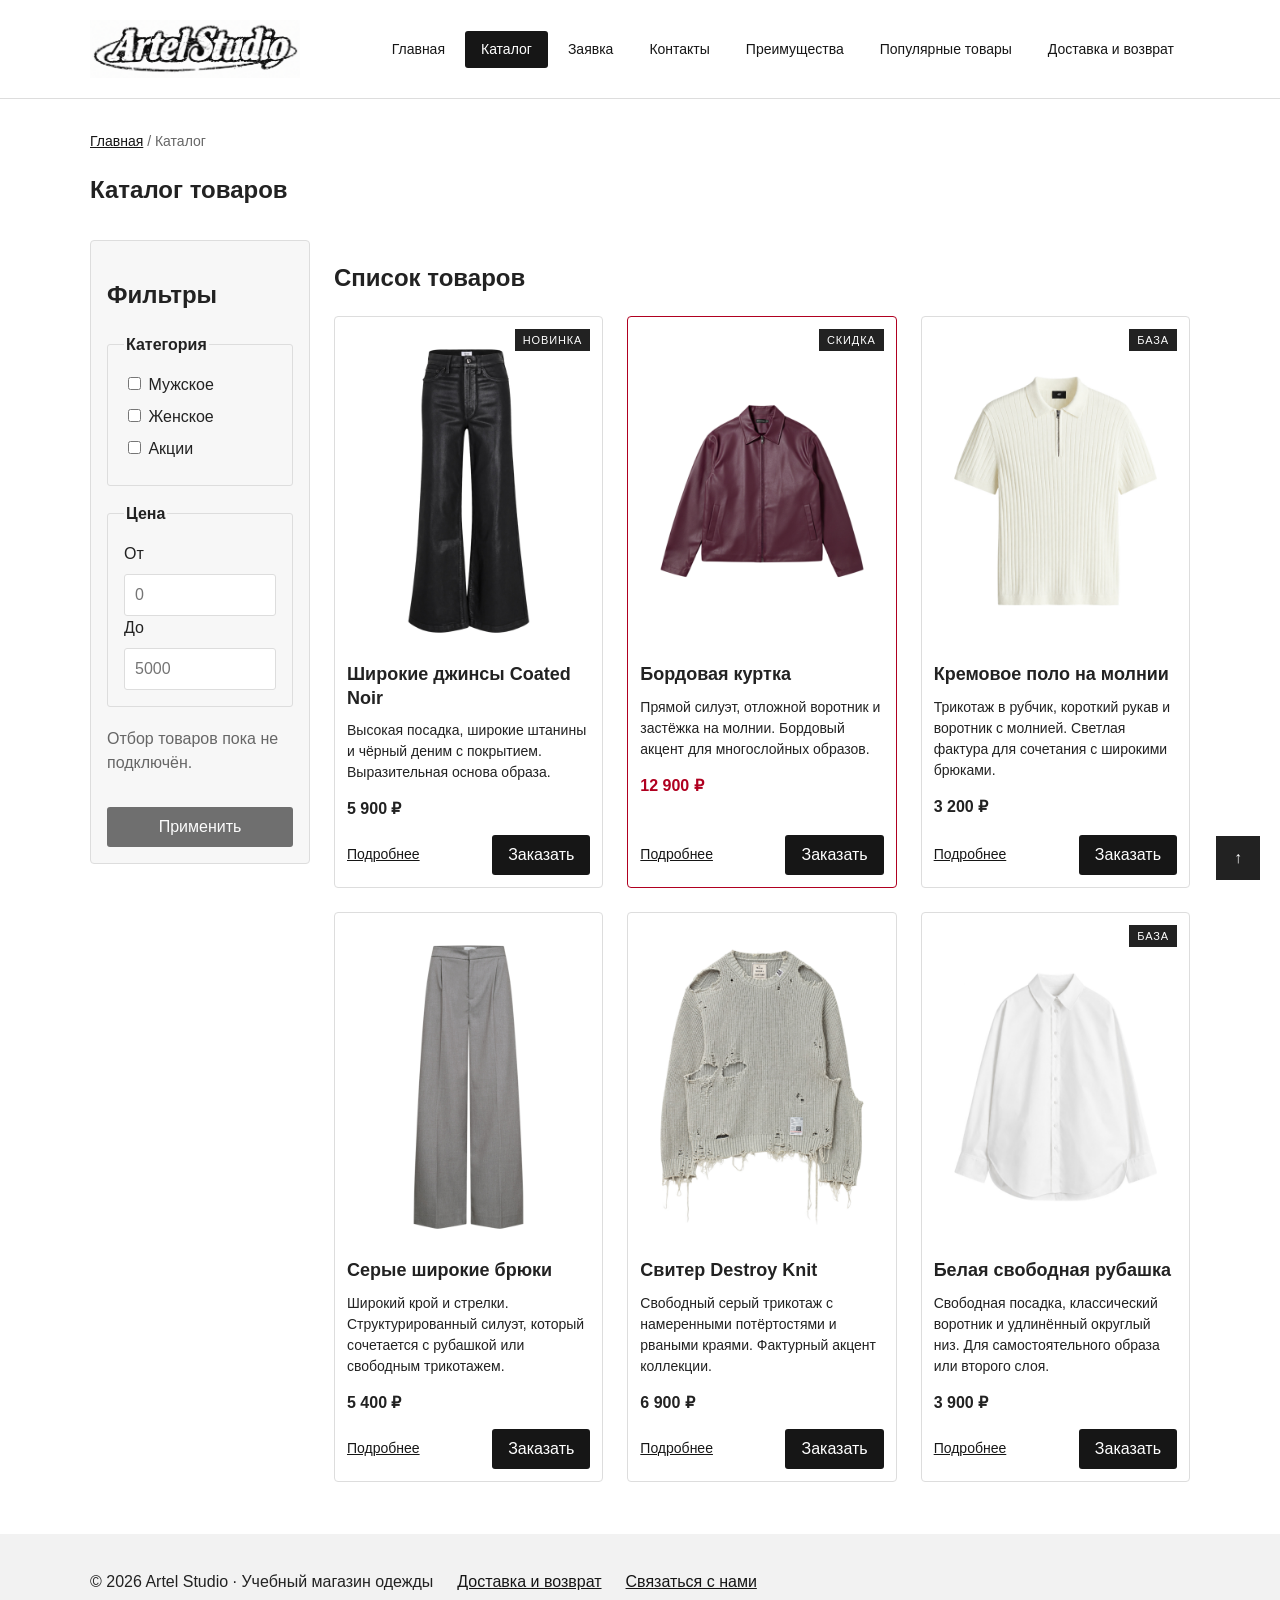
==== commit 80256206: "feat: complete Artel Studio clothing shop" ====
--- a/catalog.html
+++ b/catalog.html
@@ -3,34 +3,36 @@
 <head>
   <meta charset="UTF-8">
   <meta name="viewport" content="width=device-width, initial-scale=1.0">
-  <meta name="description" content="Каталог товаров учебного интернет-магазина с описаниями и ценами.">
+  <meta name="description" content="Учебный магазин одежды в эстетике starboy. Каталог и оформление заявки.">
   <meta property="og:type" content="website">
   <meta property="og:image" content="https://tzutira.github.io/kr1-html-css-shop/images/preview.jpg">
   <meta property="og:image:alt" content="Обложка учебного интернет-магазина">
-  <meta property="og:title" content="Каталог товаров — Учебный интернет-магазин">
-  <meta property="og:description" content="Каталог товаров учебного интернет-магазина с описаниями и ценами.">
-  <title>Каталог товаров — Учебный интернет-магазин</title>
+  <meta property="og:title" content="Каталог — Artel Studio">
+  <meta property="og:description" content="Учебный магазин одежды в эстетике starboy. Каталог и оформление заявки.">
+  <title>Каталог — Artel Studio</title>
   <link rel="stylesheet" href="css/style.css">
+  <script src="js/main.js" defer></script>
 </head>
-<body>
+<body id="top">
   <header class="site-header">
     <div class="site-header__inner">
-      <a class="site-header__logo" href="index.html">ShopProject</a>
+      <a class="site-header__logo" href="index.html" aria-label="Artel Studio — главная"><img class="site-header__logo-image" src="images/preview.jpg" alt="Artel Studio" width="210" height="58"></a>
 
       <nav class="site-nav" aria-label="Основная навигация">
         <ul class="site-nav__list">
           <li class="site-nav__item"><a class="site-nav__link" href="index.html">Главная</a></li>
           <li class="site-nav__item"><a class="site-nav__link site-nav__link--active" aria-current="page" href="catalog.html">Каталог</a></li>
+          <li class="site-nav__item"><a class="site-nav__link" href="order.html">Заявка</a></li>
           <li class="site-nav__item"><a class="site-nav__link" href="contacts.html">Контакты</a></li>
           <li class="site-nav__item"><a class="site-nav__link" href="index.html#advantages">Преимущества</a></li>
           <li class="site-nav__item"><a class="site-nav__link" href="index.html#popular">Популярные товары</a></li>
-          <li class="site-nav__item"><a class="site-nav__link" href="index.html#contacts">Обратная связь</a></li>
+          <li class="site-nav__item"><a class="site-nav__link" href="index.html#delivery">Доставка и возврат</a></li>
         </ul>
       </nav>
     </div>
   </header>
+  <main class="site-main">
 
-  <main class="site-main">
     <nav class="breadcrumbs" aria-label="Хлебные крошки">
       <a class="breadcrumbs__link" href="index.html">Главная</a>
       <span class="breadcrumbs__current" aria-current="page">Каталог</span>
@@ -38,7 +40,6 @@
 
     <section class="section">
       <h1 class="section__title">Каталог товаров</h1>
-      <p class="section__description">На этой странице представлен учебный каталог товаров.</p>
     </section>
 
     <section class="catalog-layout" aria-labelledby="catalog-products-title">
@@ -47,23 +48,7 @@
 
         <form class="catalog-filters__form" action="#" method="get">
           <fieldset class="catalog-filters__group">
-            <legend class="catalog-filters__legend">Категория</legend>
-
-            <label class="catalog-filters__label">
-              <input class="catalog-filters__checkbox" type="checkbox" name="category" value="all">
-              Все товары
-            </label>
-
-            <label class="catalog-filters__label">
-              <input class="catalog-filters__checkbox" type="checkbox" name="category" value="popular">
-              Популярные
-            </label>
-
-            <label class="catalog-filters__label">
-              <input class="catalog-filters__checkbox" type="checkbox" name="category" value="new">
-              Новинки
-            </label>
-          </fieldset>
+            <legend class="catalog-filters__legend">Категория</legend><label class="catalog-filters__label"><input class="catalog-filters__checkbox" type="checkbox" name="category" value="1"> Мужское</label><label class="catalog-filters__label"><input class="catalog-filters__checkbox" type="checkbox" name="category" value="2"> Женское</label><label class="catalog-filters__label"><input class="catalog-filters__checkbox" type="checkbox" name="category" value="3"> Акции</label></fieldset>
 
           <fieldset class="catalog-filters__group">
             <legend class="catalog-filters__legend">Цена</legend>
@@ -75,7 +60,8 @@
             <input class="catalog-filters__input" id="price-to" name="price-to" type="number" min="0" placeholder="5000">
           </fieldset>
 
-          <button class="button button--primary" type="submit">Применить</button>
+          <p class="order-form__hint">Отбор товаров пока не подключён.</p>
+          <button class="button button--primary" type="submit" disabled>Применить</button>
         </form>
       </aside>
 
@@ -83,48 +69,125 @@
         <h2 class="catalog-layout__title" id="catalog-products-title">Список товаров</h2>
 
         <div class="products-grid">
-          <article class="product-card">
-            <h3 class="product-card__title">Товар 1</h3>
-            <p class="product-card__description">Краткое описание первого учебного товара.</p>
-            <p class="product-card__price">Цена: 1000 руб.</p>
-            <a class="button button--primary product-card__button" href="index.html#popular">
-              Популярные товары
-            </a>
-          </article>
-
-          <article class="product-card">
-            <h3 class="product-card__title">Товар 2</h3>
-            <p class="product-card__description">Краткое описание второго учебного товара.</p>
-            <p class="product-card__price">Цена: 1500 руб.</p>
-            <a class="button button--primary product-card__button" href="index.html#popular">
-              Популярные товары
-            </a>
-          </article>
-
-          <article class="product-card">
-            <h3 class="product-card__title">Товар 3</h3>
-            <p class="product-card__description">Краткое описание третьего учебного товара.</p>
-            <p class="product-card__price">Цена: 2000 руб.</p>
-            <a class="button button--primary product-card__button" href="index.html#popular">
-              Популярные товары
-            </a>
-          </article>
-        </div>
+<article class="product-card">
+  <span class="product-card__badge">Новинка</span>
+  <a class="product-card__image-link" href="product.html?product=1" aria-label="Подробнее: Широкие джинсы Coated Noir"><img class="product-card__image" src="images/black-coated-wide-leg-jeans.jpg" alt="Широкие джинсы Coated Noir, цвет чёрный, вид спереди" width="1200" height="1600" loading="lazy"></a>
+  <h3 class="product-card__title"><a href="product.html?product=1">Широкие джинсы Coated Noir</a></h3>
+  <p class="product-card__description">Высокая посадка, широкие штанины и чёрный деним с покрытием. Выразительная основа образа.</p>
+  <p class="product-card__price">5 900 ₽</p>
+  <div class="product-card__actions"><a class="product-card__details" href="product.html?product=1">Подробнее</a><button class="button button--primary product-card__button" type="button" data-product="Широкие джинсы Coated Noir">Заказать</button></div>
+</article>
+<article class="product-card product-card--discount">
+  <span class="product-card__badge">Скидка</span>
+  <a class="product-card__image-link" href="product.html?product=2" aria-label="Подробнее: Бордовая куртка"><img class="product-card__image" src="images/burgundy-leather-jacket.jpg" alt="Бордовая куртка, цвет бордовый, вид спереди" width="1200" height="1600" loading="lazy"></a>
+  <h3 class="product-card__title"><a href="product.html?product=2">Бордовая куртка</a></h3>
+  <p class="product-card__description">Прямой силуэт, отложной воротник и застёжка на молнии. Бордовый акцент для многослойных образов.</p>
+  <p class="product-card__price">12 900 ₽</p>
+  <div class="product-card__actions"><a class="product-card__details" href="product.html?product=2">Подробнее</a><button class="button button--primary product-card__button" type="button" data-product="Бордовая куртка">Заказать</button></div>
+</article>
+<article class="product-card">
+  <span class="product-card__badge">База</span>
+  <a class="product-card__image-link" href="product.html?product=3" aria-label="Подробнее: Кремовое поло на молнии"><img class="product-card__image" src="images/cream-zip-polo.jpg" alt="Кремовое поло на молнии, цвет кремовый, вид спереди" width="1200" height="1600" loading="lazy"></a>
+  <h3 class="product-card__title"><a href="product.html?product=3">Кремовое поло на молнии</a></h3>
+  <p class="product-card__description">Трикотаж в рубчик, короткий рукав и воротник с молнией. Светлая фактура для сочетания с широкими брюками.</p>
+  <p class="product-card__price">3 200 ₽</p>
+  <div class="product-card__actions"><a class="product-card__details" href="product.html?product=3">Подробнее</a><button class="button button--primary product-card__button" type="button" data-product="Кремовое поло на молнии">Заказать</button></div>
+</article>
+<article class="product-card">
+  <a class="product-card__image-link" href="product.html?product=4" aria-label="Подробнее: Серые широкие брюки"><img class="product-card__image" src="images/grey-wide-leg-trousers.jpg" alt="Серые широкие брюки, цвет светло-серый, вид спереди" width="1200" height="1600" loading="lazy"></a>
+  <h3 class="product-card__title"><a href="product.html?product=4">Серые широкие брюки</a></h3>
+  <p class="product-card__description">Широкий крой и стрелки. Структурированный силуэт, который сочетается с рубашкой или свободным трикотажем.</p>
+  <p class="product-card__price">5 400 ₽</p>
+  <div class="product-card__actions"><a class="product-card__details" href="product.html?product=4">Подробнее</a><button class="button button--primary product-card__button" type="button" data-product="Серые широкие брюки">Заказать</button></div>
+</article>
+<article class="product-card">
+  <a class="product-card__image-link" href="product.html?product=5" aria-label="Подробнее: Свитер Destroy Knit"><img class="product-card__image" src="images/grey-distressed-sweater.jpg" alt="Свитер Destroy Knit, цвет серый, вид спереди" width="1200" height="1600" loading="lazy"></a>
+  <h3 class="product-card__title"><a href="product.html?product=5">Свитер Destroy Knit</a></h3>
+  <p class="product-card__description">Свободный серый трикотаж с намеренными потёртостями и рваными краями. Фактурный акцент коллекции.</p>
+  <p class="product-card__price">6 900 ₽</p>
+  <div class="product-card__actions"><a class="product-card__details" href="product.html?product=5">Подробнее</a><button class="button button--primary product-card__button" type="button" data-product="Свитер Destroy Knit">Заказать</button></div>
+</article>
+<article class="product-card">
+  <span class="product-card__badge">База</span>
+  <a class="product-card__image-link" href="product.html?product=6" aria-label="Подробнее: Белая свободная рубашка"><img class="product-card__image" src="images/white-relaxed-shirt.jpg" alt="Белая свободная рубашка, цвет белый, вид спереди" width="1200" height="1600" loading="lazy"></a>
+  <h3 class="product-card__title"><a href="product.html?product=6">Белая свободная рубашка</a></h3>
+  <p class="product-card__description">Свободная посадка, классический воротник и удлинённый округлый низ. Для самостоятельного образа или второго слоя.</p>
+  <p class="product-card__price">3 900 ₽</p>
+  <div class="product-card__actions"><a class="product-card__details" href="product.html?product=6">Подробнее</a><button class="button button--primary product-card__button" type="button" data-product="Белая свободная рубашка">Заказать</button></div>
+</article>
+</div>
       </section>
     </section>
+  </main>
+  <footer class="site-footer">
+    <div class="site-footer__inner"><p class="site-footer__text">&copy; 2026 Artel Studio · Учебный магазин одежды</p>
+    <a href="index.html#delivery">Доставка и возврат</a><a href="contacts.html">Связаться с нами</a></div>
+  </footer>
+  <a class="back-to-top" href="#top" aria-label="Наверх">↑</a>
+  <dialog class="order-dialog" id="order-dialog" aria-labelledby="order-dialog-title">
+    <h2 class="order-dialog__title" id="order-dialog-title">Оформление заявки</h2>
+    <form class="order-form" id="order-form" action="#" method="post" novalidate>
+    <div class="order-form__field">
+      <label class="order-form__label" for="selected-product">Товар</label>
+      <input class="order-form__input" id="selected-product" name="selected-product" type="text" readonly placeholder="Консультация по подбору одежды">
+    </div>
 
-    <aside class="section" aria-labelledby="catalog-note-title">
-      <h2 class="section__title" id="catalog-note-title">Информация о каталоге</h2>
-      <p class="section__description">
-        Это учебный проект. Представленные товары и цены
-        используются для демонстрации HTML и CSS.
-      </p>
-    </aside>
-  </main>
+    <div class="order-form__field">
+      <label class="order-form__label" for="order-name">Имя</label>
+      <input class="order-form__input" id="order-name" name="name" type="text" placeholder="Введите ваше имя" minlength="2" autocomplete="given-name" required>
+    </div>
 
-  <footer class="site-footer">
-    <p class="site-footer__text">&copy; 2026 Учебный проект. Все права защищены.</p>
-    <p class="site-footer__text">Дисциплина: Фронтенд и бэкенд разработка</p>
-  </footer>
+    <div class="order-form__field">
+      <label class="order-form__label" for="order-email">E-mail</label>
+      <input class="order-form__input" id="order-email" name="email" type="email" placeholder="example@mail.ru" autocomplete="email" required>
+    </div>
+
+    <div class="order-form__field">
+      <label class="order-form__label" for="order-phone">Телефон</label>
+      <input class="order-form__input" aria-describedby="order-phone-hint" id="order-phone" name="phone" type="tel" autocomplete="tel" inputmode="tel" placeholder="+7 (900) 000-00-00" pattern="^\+7 \(\d{3}\) \d{3}-\d{2}-\d{2}$" required>
+      <small class="order-form__hint" id="order-phone-hint">Формат: +7 (900) 000-00-00</small>
+    </div>
+
+    <div class="order-form__field">
+        <label class="order-form__label" for="order-size">Размер</label>
+        <select class="order-form__select" id="order-size" name="size" required>
+          <option value="">Выберите размер</option>
+          <option>XS</option><option>S</option><option>M</option><option>L</option><option>XL</option>
+          <option value="help">Нужна помощь с размером</option>
+        </select>
+      </div>
+
+    <div class="order-form__field">
+      <label class="order-form__label" for="order-topic">Тема заявки</label>
+      <select class="order-form__select" id="order-topic" name="topic" required>
+        <option value="">Выберите тему</option>
+        <option value="product">Заказ товара</option>
+        <option value="consultation">Консультация</option>
+        <option value="delivery">Доставка</option>
+      </select>
+    </div>
+
+    <div class="order-form__field">
+      <label class="order-form__label" for="order-comment">Комментарий</label>
+      <textarea class="order-form__textarea" id="order-comment" name="comment" rows="4" placeholder="Укажите дополнительную информацию"
+      ></textarea>
+    </div>
+
+    <div class="order-form__field order-form__field--checkbox">
+      <label class="order-form__label" for="order-agreement">
+        <input class="order-form__checkbox" id="order-agreement" name="agreement" type="checkbox" required>
+        Я согласен на обработку данных для ответа на заявку
+      </label>
+    </div>
+
+    <p class="order-form__hint">Учебная форма: данные не отправляются на сервер.</p>
+    <div class="order-form__actions">
+      <button class="button button--secondary" type="button" id="close-order-dialog">Закрыть</button>
+      <button class="button button--primary" type="submit">Отправить заявку</button>
+    </div>
+    </form>
+  </dialog>
+  <p class="success-message" id="success-message" role="status" hidden>Заявка проверена. Это учебная демонстрация — данные не отправлены.</p>
+
 </body>
 </html>
--- a/css/style.css
+++ b/css/style.css
@@ -7,14 +7,14 @@
   --color-bg: #ffffff;
   --color-text: #222222;
   --color-muted: #666666;
-  --color-primary: #0057b8;
-  --color-primary-dark: #003f86;
+  --color-primary: #161616;
+  --color-primary-dark: #383838;
   --color-border: #dddddd;
   --color-input-border: #cccccc;
   --color-surface: #f7f7f7;
   --color-header-footer: #f2f2f2;
   --color-backdrop: rgba(0, 0, 0, 0.5);
-  --color-surface-accent: #eef5ff;
+  --color-surface-accent: #eeeeee;
   --color-danger: #b00020;
   --color-success: #168a2f;
   --color-success-bg: #eefaf0;
@@ -34,9 +34,9 @@
   --space-20: 20px;
 
   /* Скругления */
-  --radius-sm: 6px;
-  --radius-md: 8px;
-  --radius-lg: 12px;
+  --radius-sm: 3px;
+  --radius-md: 4px;
+  --radius-lg: 6px;
 
   /* Размеры */
   --container-width: 1100px;
@@ -521,3 +521,74 @@
 .order-dialog__title {
   margin-top: 0;
 }
+
+/* Витрина одежды и самостоятельные компоненты. */
+.site-header { position: sticky; top: 0; z-index: 10; border-bottom: 1px solid var(--color-border); background: var(--color-bg); }
+.site-header__inner { display: flex; align-items: center; justify-content: space-between; gap: var(--space-lg); }
+.site-header__logo { font-size: 24px; letter-spacing: .12em; }
+.site-nav__list { margin: 0; gap: var(--space-xs); }
+.site-nav__link { font-size: 14px; }
+.site-main { padding-top: var(--space-xl); }
+.hero { padding: 64px 40px; }
+.hero__title { font-size: clamp(32px, 5vw, 60px); line-height: 1.1; max-width: 700px; margin: 0 0 24px; }
+.hero__description { max-width: 580px; margin-bottom: 28px; }
+.product-card { position: relative; padding-top: 44px; }
+.product-card__badge { position: absolute; top: 12px; right: 12px; background: var(--color-text); color: white; font-size: 11px; text-transform: uppercase; letter-spacing: .08em; padding: 3px 8px; }
+.product-card__details { font-size: 14px; margin-bottom: 8px; }
+.catalog-layout { grid-template-columns: 220px minmax(0, 1fr); }
+.catalog-filters { align-self: start; }
+.info-grid { display: grid; grid-template-columns: repeat(3, 1fr); gap: var(--space-lg); }
+.info-block { border-top: 1px solid var(--color-border); padding-top: var(--space-md); }
+.site-footer__inner { max-width: var(--container-width); margin: auto; display: flex; flex-wrap: wrap; align-items: center; gap: var(--space-lg); }
+.back-to-top { position: fixed; right: 20px; bottom: 20px; z-index: 11; display: grid; place-items: center; width: 44px; height: 44px; color: white; background: var(--color-text); text-decoration: none; }
+.back-to-top:hover { color: white; background: var(--color-primary-dark); }
+.product-detail { display: grid; grid-template-columns: 1fr 1fr; gap: 40px; }
+.product-detail__visual { min-height: 400px; background: var(--color-surface); padding: 40px; display: flex; flex-direction: column; justify-content: space-between; }
+.product-detail__category, .eyebrow { font-size: 12px; letter-spacing: .1em; text-transform: uppercase; }
+.product-detail__visual-title { font-size: 32px; line-height: 1.2; }
+.product-detail__price { font-size: 28px; font-weight: 700; }
+.product-table { width: 100%; border-collapse: collapse; }
+.product-table caption { text-align: left; margin-bottom: 12px; color: var(--color-muted); }
+.product-table th, .product-table td { text-align: left; padding: 12px 16px; border: 1px solid var(--color-border); }
+.product-table thead { background: var(--color-surface); }
+.table-scroll { overflow-x: auto; }
+.order-page { max-width: 720px; }
+.order-dialog { max-height: 85vh; overflow-y: auto; }
+[hidden] { display: none !important; }
+:target { scroll-margin-top: 120px; }
+@media (max-width: 1000px) {
+ .site-header__inner { flex-direction: column; gap: 12px; }
+ .catalog-layout .products-grid { grid-template-columns: repeat(2, minmax(0, 1fr)); }
+}
+@media (max-width: 680px) {
+ .site-header { position: static; }
+ .site-main { padding: 16px; }
+ .hero { padding: 32px 20px; }
+ .products-grid, .catalog-layout .products-grid, .info-grid, .product-detail { grid-template-columns: 1fr; }
+ .catalog-layout { grid-template-columns: 1fr; grid-template-areas: "filters" "products"; }
+ .site-nav__link { padding: 6px 8px; }
+ .product-detail__visual { min-height: 280px; padding: 24px; }
+}
+
+/* Согласованные фотографии коллекции. */
+.site-header__logo-image { display: block; width: 210px; height: 58px; object-fit: cover; }
+.product-card { padding: 12px; gap: 10px; }
+.product-card__image-link { display: block; background: #fff; }
+.product-card__image { display: block; width: 100%; height: auto; aspect-ratio: 3 / 4; object-fit: contain; }
+.product-card__badge { z-index: 1; }
+.product-card__title { font-size: 18px; line-height: 1.3; margin: 0; }
+.product-card__title a { color: var(--color-text); text-decoration: none; }
+.product-card__title a:hover { text-decoration: underline; }
+.product-card__description { font-size: 14px; margin: 0; }
+.product-card__price { margin: 4px 0; font-weight: 700; }
+.product-card__actions { margin-top: auto; display: flex; align-items: center; justify-content: space-between; flex-wrap: wrap; gap: 8px; }
+.product-card__details { margin: 0; }
+.product-card__button { margin-top: 0; }
+.product-detail__visual { background: #fff; padding: 0; min-height: 0; justify-content: center; }
+.product-detail__image { display: block; width: 100%; height: auto; aspect-ratio: 3 / 4; object-fit: contain; max-height: 620px; }
+
+/* Простой список преимуществ и товар со скидкой. */
+.advantages { max-width: var(--container-width); margin: 0 auto var(--space-xl); padding-left: 24px; }
+.advantages__item { margin-bottom: 8px; }
+.advantages-title { margin-bottom: 12px; }
+.product-detail__price--discount { color: var(--color-danger); }
